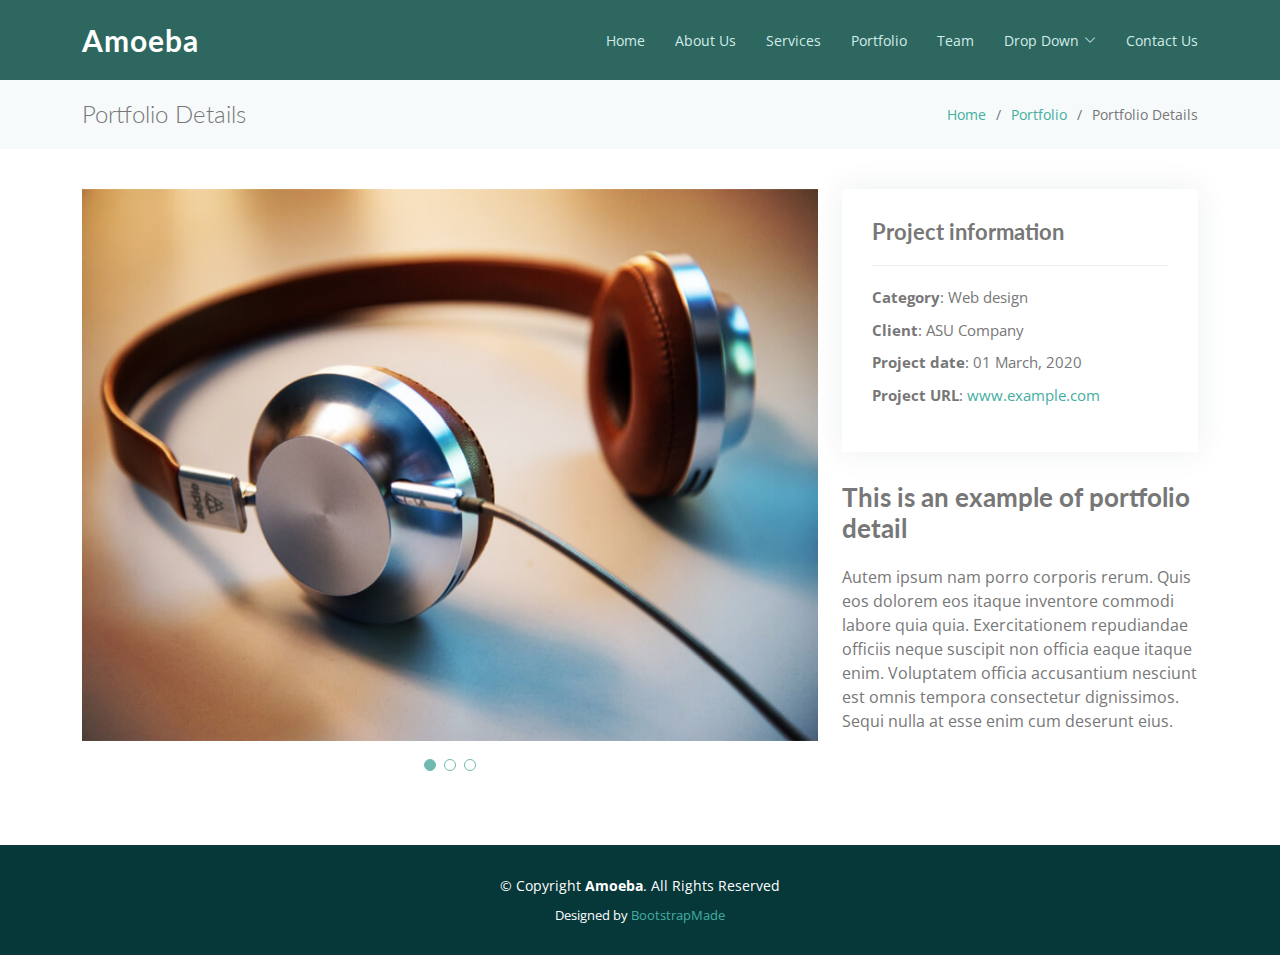
==== portfolio-details.html @ 5529a3f2 "first commit" ====
<!DOCTYPE html>
<html lang="en">

<head>
  <meta charset="utf-8">
  <meta content="width=device-width, initial-scale=1.0" name="viewport">

  <title>Portfolio Details - Amoeba Bootstrap Template</title>
  <meta content="" name="description">
  <meta content="" name="keywords">

  <!-- Favicons -->
  <link href="assets/img/favicon.png" rel="icon">
  <link href="assets/img/apple-touch-icon.png" rel="apple-touch-icon">

  <!-- Google Fonts -->
  <link href="https://fonts.googleapis.com/css?family=Open+Sans:300,300i,400,400i,600,600i,700,700i|Lato:400,300,700,900" rel="stylesheet">

  <!-- Vendor CSS Files -->
  <link href="assets/vendor/bootstrap/css/bootstrap.min.css" rel="stylesheet">
  <link href="assets/vendor/bootstrap-icons/bootstrap-icons.css" rel="stylesheet">
  <link href="assets/vendor/glightbox/css/glightbox.min.css" rel="stylesheet">
  <link href="assets/vendor/swiper/swiper-bundle.min.css" rel="stylesheet">

  <!-- Template Main CSS File -->
  <link href="assets/css/style.css" rel="stylesheet">

  <!-- =======================================================
  * Template Name: Amoeba
  * Template URL: https://bootstrapmade.com/free-one-page-bootstrap-template-amoeba/
  * Updated: Mar 17 2024 with Bootstrap v5.3.3
  * Author: BootstrapMade.com
  * License: https://bootstrapmade.com/license/
  ======================================================== -->
</head>

<body>

  <!-- ======= Header ======= -->
  <header id="header" class="fixed-top d-flex align-items-center">
    <div class="container d-flex align-items-center">

      <div class="logo me-auto">
        <h1><a href="index.html">Amoeba</a></h1>
        <!-- Uncomment below if you prefer to use an image logo -->
        <!-- <a href="index.html"><img src="assets/img/logo.png" alt="" class="img-fluid"></a>-->
      </div>

      <nav id="navbar" class="navbar">
        <ul>
          <li><a class="nav-link scrollto " href="#hero">Home</a></li>
          <li><a class="nav-link scrollto" href="#about">About Us</a></li>
          <li><a class="nav-link scrollto" href="#services">Services</a></li>
          <li><a class="nav-link scrollto" href="#portfolio">Portfolio</a></li>
          <li><a class="nav-link scrollto" href="#team">Team</a></li>
          <li class="dropdown"><a href="#"><span>Drop Down</span> <i class="bi bi-chevron-down"></i></a>
            <ul>
              <li><a href="#">Drop Down 1</a></li>
              <li class="dropdown"><a href="#"><span>Deep Drop Down</span> <i class="bi bi-chevron-right"></i></a>
                <ul>
                  <li><a href="#">Deep Drop Down 1</a></li>
                  <li><a href="#">Deep Drop Down 2</a></li>
                  <li><a href="#">Deep Drop Down 3</a></li>
                  <li><a href="#">Deep Drop Down 4</a></li>
                  <li><a href="#">Deep Drop Down 5</a></li>
                </ul>
              </li>
              <li><a href="#">Drop Down 2</a></li>
              <li><a href="#">Drop Down 3</a></li>
              <li><a href="#">Drop Down 4</a></li>
            </ul>
          </li>
          <li><a class="nav-link scrollto" href="#contact">Contact Us</a></li>
        </ul>
        <i class="bi bi-list mobile-nav-toggle"></i>
      </nav><!-- .navbar -->

    </div>
  </header><!-- End #header -->

  <main id="main">

    <!-- ======= Breadcrumbs ======= -->
    <section class="breadcrumbs">
      <div class="container">

        <div class="d-flex justify-content-between align-items-center">
          <h2>Portfolio Details</h2>
          <ol>
            <li><a href="index.html">Home</a></li>
            <li><a href="portfolio.html">Portfolio</a></li>
            <li>Portfolio Details</li>
          </ol>
        </div>

      </div>
    </section><!-- Breadcrumbs -->

    <!-- ======= Portfolio Details Section ======= -->
    <section id="portfolio-details" class="portfolio-details">
      <div class="container">

        <div class="row gy-4">

          <div class="col-lg-8">
            <div class="portfolio-details-slider swiper">
              <div class="swiper-wrapper align-items-center">

                <div class="swiper-slide">
                  <img src="assets/img/portfolio/portfolio-1.jpg" alt="">
                </div>

                <div class="swiper-slide">
                  <img src="assets/img/portfolio/portfolio-2.jpg" alt="">
                </div>

                <div class="swiper-slide">
                  <img src="assets/img/portfolio/portfolio-3.jpg" alt="">
                </div>

              </div>
              <div class="swiper-pagination"></div>
            </div>
          </div>

          <div class="col-lg-4">
            <div class="portfolio-info">
              <h3>Project information</h3>
              <ul>
                <li><strong>Category</strong>: Web design</li>
                <li><strong>Client</strong>: ASU Company</li>
                <li><strong>Project date</strong>: 01 March, 2020</li>
                <li><strong>Project URL</strong>: <a href="#">www.example.com</a></li>
              </ul>
            </div>
            <div class="portfolio-description">
              <h2>This is an example of portfolio detail</h2>
              <p>
                Autem ipsum nam porro corporis rerum. Quis eos dolorem eos itaque inventore commodi labore quia quia. Exercitationem repudiandae officiis neque suscipit non officia eaque itaque enim. Voluptatem officia accusantium nesciunt est omnis tempora consectetur dignissimos. Sequi nulla at esse enim cum deserunt eius.
              </p>
            </div>
          </div>

        </div>

      </div>
    </section><!-- End Portfolio Details Section -->

  </main><!-- End #main -->

  <!-- ======= Footer ======= -->
  <footer id="footer">
    <div class="container">
      <div class="copyright">
        &copy; Copyright <strong><span>Amoeba</span></strong>. All Rights Reserved
      </div>
      <div class="credits">
        <!-- All the links in the footer should remain intact. -->
        <!-- You can delete the links only if you purchased the pro version. -->
        <!-- Licensing information: https://bootstrapmade.com/license/ -->
        <!-- Purchase the pro version with working PHP/AJAX contact form: https://bootstrapmade.com/free-one-page-bootstrap-template-amoeba/ -->
        Designed by <a href="https://bootstrapmade.com/">BootstrapMade</a>
      </div>
    </div>
  </footer><!-- End #footer -->

  <a href="#" class="back-to-top d-flex align-items-center justify-content-center"><i class="bi bi-arrow-up-short"></i></a>

  <!-- Vendor JS Files -->
  <script src="assets/vendor/bootstrap/js/bootstrap.bundle.min.js"></script>
  <script src="assets/vendor/glightbox/js/glightbox.min.js"></script>
  <script src="assets/vendor/isotope-layout/isotope.pkgd.min.js"></script>
  <script src="assets/vendor/swiper/swiper-bundle.min.js"></script>
  <script src="assets/vendor/php-email-form/validate.js"></script>

  <!-- Template Main JS File -->
  <script src="assets/js/main.js"></script>

</body>

</html>
---- assets/css/style.css ----
/**
* Template Name: Amoeba
* Template URL: https://bootstrapmade.com/free-one-page-bootstrap-template-amoeba/
* Updated: Mar 17 2024 with Bootstrap v5.3.3
* Author: BootstrapMade.com
* License: https://bootstrapmade.com/license/
*/

/*--------------------------------------------------------------
# General
--------------------------------------------------------------*/
body {
  font-family: "Open Sans", sans-serif;
  color: #777;
}

a {
  text-decoration: none;
  color: #43aea0;
}

a:hover {
  color: #00d3b8;
  text-decoration: none;
}

h1,
h2,
h3,
h4,
h5,
h6,
.font-primary {
  font-family: "Lato", sans-serif;
}

/*--------------------------------------------------------------
# Sections General
--------------------------------------------------------------*/
section {
  padding: 60px 0;
}

.section-bg {
  background-color: #f2f9f8;
}

.section-title {
  text-align: center;
  padding-bottom: 30px;
}

.section-title h2 {
  font-size: 32px;
  font-weight: 300;
  margin-bottom: 20px;
  padding-bottom: 0;
  color: #555;
}

.section-title p {
  margin-bottom: 0;
}

/*--------------------------------------------------------------
# Breadcrumbs
--------------------------------------------------------------*/
.breadcrumbs {
  padding: 20px 0;
  background-color: #f6fafa;
  min-height: 40px;
  margin-top: 80px;
}

.breadcrumbs h2 {
  font-size: 24px;
  font-weight: 300;
  margin: 0;
}

@media (max-width: 992px) {
  .breadcrumbs h2 {
    margin: 0 0 10px 0;
  }
}

.breadcrumbs ol {
  display: flex;
  flex-wrap: wrap;
  list-style: none;
  padding: 0;
  margin: 0;
  font-size: 14px;
}

.breadcrumbs ol li+li {
  padding-left: 10px;
}

.breadcrumbs ol li+li::before {
  display: inline-block;
  padding-right: 10px;
  color: #6c757d;
  content: "/";
}

@media (max-width: 768px) {
  .breadcrumbs .d-flex {
    display: block !important;
  }

  .breadcrumbs ol {
    display: block;
  }

  .breadcrumbs ol li {
    display: inline-block;
  }
}

/*--------------------------------------------------------------
# Back to top button
--------------------------------------------------------------*/
.back-to-top {
  position: fixed;
  visibility: hidden;
  opacity: 0;
  right: 15px;
  bottom: 15px;
  z-index: 99999;
  background: #70b9b0;
  width: 40px;
  height: 40px;
  border-radius: 4px;
  transition: all 0.4s;
}

.back-to-top i {
  font-size: 24px;
  color: #fff;
  line-height: 0;
}

.back-to-top:hover {
  background: #8bc6bf;
  color: #fff;
}

.back-to-top.active {
  visibility: visible;
  opacity: 1;
}

/*--------------------------------------------------------------
# Header
--------------------------------------------------------------*/
#header {
  height: 80px;
  z-index: 997;
  transition: all 0.5s;
  background: #2d6760;
}

#header.header-scrolled {
  background: #1d443f;
  height: 60px;
}

#header .logo h1 {
  font-size: 30px;
  margin: 0;
  padding: 0;
  line-height: 0;
  font-weight: 700;
  letter-spacing: 1px;
}

#header .logo h1 a,
#header .logo h1 a:hover {
  color: #fff;
  text-decoration: none;
  line-height: 0;
}

#header .logo img {
  padding: 0;
  margin: 0;
  max-height: 40px;
}

#main {
  margin-top: 80px;
}

/*--------------------------------------------------------------
# Navigation Menu
--------------------------------------------------------------*/
/**
* Desktop Navigation 
*/
.navbar {
  padding: 0;
}

.navbar ul {
  margin: 0;
  padding: 0;
  display: flex;
  list-style: none;
  align-items: center;
}

.navbar li {
  position: relative;
}

.navbar a,
.navbar a:focus {
  display: flex;
  align-items: center;
  justify-content: space-between;
  padding: 10px 0 10px 30px;
  font-family: "Open Sans", sans-serif;
  font-size: 14px;
  color: #d2ece9;
  white-space: nowrap;
  transition: 0.3s;
}

.navbar a i,
.navbar a:focus i {
  font-size: 12px;
  line-height: 0;
  margin-left: 5px;
}

.navbar a:hover,
.navbar .active,
.navbar .active:focus,
.navbar li:hover>a {
  color: #fff;
}

.navbar .dropdown ul {
  display: block;
  position: absolute;
  left: 14px;
  top: calc(100% + 30px);
  margin: 0;
  padding: 10px 0;
  z-index: 99;
  opacity: 0;
  visibility: hidden;
  background: #fff;
  box-shadow: 0px 0px 30px rgba(127, 137, 161, 0.25);
  transition: 0.3s;
}

.navbar .dropdown ul li {
  min-width: 200px;
}

.navbar .dropdown ul a {
  padding: 10px 20px;
  text-transform: none;
  font-size: 14px;
  font-weight: 500;
  color: #25564f;
}

.navbar .dropdown ul a i {
  font-size: 12px;
}

.navbar .dropdown ul a:hover,
.navbar .dropdown ul .active:hover,
.navbar .dropdown ul li:hover>a {
  color: #70b9b0;
}

.navbar .dropdown:hover>ul {
  opacity: 1;
  top: 100%;
  visibility: visible;
}

.navbar .dropdown .dropdown ul {
  top: 0;
  left: calc(100% - 30px);
  visibility: hidden;
}

.navbar .dropdown .dropdown:hover>ul {
  opacity: 1;
  top: 0;
  left: 100%;
  visibility: visible;
}

@media (max-width: 1366px) {
  .navbar .dropdown .dropdown ul {
    left: -90%;
  }

  .navbar .dropdown .dropdown:hover>ul {
    left: -100%;
  }
}

/**
* Mobile Navigation 
*/
.mobile-nav-toggle {
  color: #fff;
  font-size: 28px;
  cursor: pointer;
  display: none;
  line-height: 0;
  transition: 0.5s;
}

@media (max-width: 991px) {
  .mobile-nav-toggle {
    display: block;
  }

  .navbar ul {
    display: none;
  }
}

.navbar-mobile {
  position: fixed;
  overflow: hidden;
  top: 0;
  right: 0;
  left: 0;
  bottom: 0;
  background: rgba(7, 56, 57, 0.9);
  transition: 0.3s;
}

.navbar-mobile .mobile-nav-toggle {
  position: absolute;
  top: 15px;
  right: 15px;
}

.navbar-mobile ul {
  display: block;
  position: absolute;
  top: 55px;
  right: 15px;
  bottom: 15px;
  left: 15px;
  padding: 10px 0;
  background-color: #fff;
  overflow-y: auto;
  transition: 0.3s;
}

.navbar-mobile a,
.navbar-mobile a:focus {
  padding: 10px 20px;
  font-size: 15px;
  color: #073839;
}

.navbar-mobile a:hover,
.navbar-mobile .active,
.navbar-mobile li:hover>a {
  color: #70b9b0;
}

.navbar-mobile .getstarted,
.navbar-mobile .getstarted:focus {
  margin: 15px;
}

.navbar-mobile .dropdown ul {
  position: static;
  display: none;
  margin: 10px 20px;
  padding: 10px 0;
  z-index: 99;
  opacity: 1;
  visibility: visible;
  background: #fff;
  box-shadow: 0px 0px 30px rgba(127, 137, 161, 0.25);
}

.navbar-mobile .dropdown ul li {
  min-width: 200px;
}

.navbar-mobile .dropdown ul a {
  padding: 10px 20px;
}

.navbar-mobile .dropdown ul a i {
  font-size: 12px;
}

.navbar-mobile .dropdown ul a:hover,
.navbar-mobile .dropdown ul .active:hover,
.navbar-mobile .dropdown ul li:hover>a {
  color: #70b9b0;
}

.navbar-mobile .dropdown>.dropdown-active {
  display: block;
}

/*--------------------------------------------------------------
# Hero Section
--------------------------------------------------------------*/
#hero {
  width: 100%;
  height: 75vh;
  background: url("../img/hero-background.jpg") top center;
  background-size: cover;
  position: relative;
  margin-bottom: -80px;
}

#hero:before {
  content: "";
  background: rgba(112, 185, 176, 0.85);
  position: absolute;
  bottom: 0;
  top: 0;
  left: 0;
  right: 0;
}

#hero .hero-container {
  position: absolute;
  bottom: 0;
  top: 0;
  left: 0;
  right: 0;
  display: flex;
  padding-top: 80px;
  justify-content: center;
  align-items: center;
  flex-direction: column;
  text-align: center;
}

#hero h1 {
  margin: 0 0 10px 0;
  font-size: 48px;
  font-weight: 300;
  line-height: 56px;
  color: #fff;
}

#hero h2 {
  color: #eee;
  margin-bottom: 50px;
  font-size: 20px;
  font-weight: 300;
}

#hero .btn-get-started {
  font-family: "Lato", sans-serif;
  font-weight: 400;
  font-size: 16px;
  letter-spacing: 1px;
  display: inline-block;
  padding: 8px 28px 10px 28px;
  border-radius: 50px;
  transition: 0.5s;
  border: 1px solid #fff;
  color: #fff;
}

#hero .btn-get-started:hover {
  background: #fff;
  color: #70b9b0;
  border: 1px solid #70b9b0;
}

@media (min-width: 1024px) {
  #hero {
    background-attachment: fixed;
  }
}

@media (max-width: 768px) {
  #hero h1 {
    font-size: 28px;
    line-height: 36px;
  }

  #hero h2 {
    font-size: 18px;
    line-height: 24px;
    margin-bottom: 30px;
  }
}

/*--------------------------------------------------------------
# About Us
--------------------------------------------------------------*/
.about h3 {
  font-weight: 400;
  font-size: 26px;
}

.about ul {
  list-style: none;
  padding: 0;
}

.about ul li {
  padding-bottom: 10px;
}

.about ul i {
  font-size: 22px;
  padding-right: 4px;
  color: #70b9b0;
  line-height: 0;
}

.about p:last-child {
  margin-bottom: 0;
}

/*--------------------------------------------------------------
# Services
--------------------------------------------------------------*/
.services .icon-box {
  margin-bottom: 20px;
  text-align: center;
}

.services .icon {
  display: flex;
  justify-content: center;
  margin-bottom: 15px;
}

.services .icon i {
  color: #70b9b0;
  font-size: 42px;
}

.services .title {
  font-weight: 700;
  margin-bottom: 15px;
  font-size: 18px;
  text-transform: uppercase;
}

.services .title a {
  color: #343a40;
  transition: 0.3s;
}

.services .icon-box:hover .title a {
  color: #70b9b0;
}

.services .description {
  line-height: 24px;
  font-size: 14px;
}

/*--------------------------------------------------------------
# Call To Action
--------------------------------------------------------------*/
.call-to-action {
  background: linear-gradient(rgba(1, 41, 42, 0.5), rgba(7, 56, 57, 0.5)), url("../img/call-to-action-bg.jpg") fixed center center;
  background-size: cover;
  padding: 60px 0;
}

.call-to-action h3 {
  color: #fff;
  font-size: 28px;
  font-weight: 700;
}

.call-to-action p {
  color: #fff;
}

.call-to-action .cta-btn {
  font-family: "Lato", sans-serif;
  font-weight: 400;
  font-size: 16px;
  letter-spacing: 1px;
  display: inline-block;
  padding: 6px 28px 10px 28px;
  border-radius: 25px;
  transition: 0.5s;
  margin-top: 10px;
  border: 2px solid #fff;
  color: #fff;
}

.call-to-action .cta-btn:hover {
  background: #70b9b0;
  border: 2px solid #70b9b0;
}

/*--------------------------------------------------------------
# Our Portfolio
--------------------------------------------------------------*/
.portfolio {
  padding: 60px 0;
}

.portfolio #portfolio-flters {
  padding: 0;
  margin: 0 0 35px 0;
  list-style: none;
  text-align: center;
}

.portfolio #portfolio-flters li {
  cursor: pointer;
  margin: 0 15px 15px 0;
  display: inline-block;
  padding: 10px 20px;
  font-size: 12px;
  line-height: 20px;
  color: #777;
  border-radius: 4px;
  text-transform: uppercase;
  background: white;
  margin-bottom: 5px;
  transition: all 0.3s ease-in-out;
}

.portfolio #portfolio-flters li:hover,
.portfolio #portfolio-flters li.filter-active {
  background: #70b9b0;
  color: #fff;
}

.portfolio #portfolio-flters li:last-child {
  margin-right: 0;
}

.portfolio .portfolio-wrap {
  background: #073839;
  overflow: hidden;
  min-height: 200px;
  position: relative;
  border-radius: 4px;
  margin: 0 0 30px 0;
}

.portfolio .portfolio-wrap img {
  transition: all 0.3s ease-in-out;
}

.portfolio .portfolio-wrap .portfolio-info {
  opacity: 0;
  position: absolute;
  transition: all 0.3s linear;
  text-align: center;
  top: 10%;
  left: 0;
  right: 0;
}

.portfolio .portfolio-wrap .portfolio-info h3 {
  font-size: 22px;
}

.portfolio .portfolio-wrap .portfolio-info h3 a {
  color: #fff;
  font-weight: bold;
}

.portfolio .portfolio-wrap .portfolio-info a i {
  color: #fff;
  font-size: 24px;
  transition: 0.3s;
  margin: 4px;
}

.portfolio .portfolio-wrap .portfolio-info a i:hover {
  color: #70b9b0;
}

.portfolio .portfolio-wrap:hover img {
  opacity: 0.4;
  transform: scale(1.1);
}

.portfolio .portfolio-wrap:hover .portfolio-info {
  opacity: 1;
  top: calc(50% - 30px);
}

/*--------------------------------------------------------------
# Portfolio Details
--------------------------------------------------------------*/
.portfolio-details {
  padding-top: 40px;
}

.portfolio-details .portfolio-details-slider img {
  width: 100%;
}

.portfolio-details .portfolio-details-slider .swiper-pagination {
  margin-top: 20px;
  position: relative;
}

.portfolio-details .portfolio-details-slider .swiper-pagination .swiper-pagination-bullet {
  width: 12px;
  height: 12px;
  background-color: #fff;
  opacity: 1;
  border: 1px solid #70b9b0;
}

.portfolio-details .portfolio-details-slider .swiper-pagination .swiper-pagination-bullet-active {
  background-color: #70b9b0;
}

.portfolio-details .portfolio-info {
  padding: 30px;
  box-shadow: 0px 0 30px rgba(7, 56, 57, 0.08);
}

.portfolio-details .portfolio-info h3 {
  font-size: 22px;
  font-weight: 700;
  margin-bottom: 20px;
  padding-bottom: 20px;
  border-bottom: 1px solid #eee;
}

.portfolio-details .portfolio-info ul {
  list-style: none;
  padding: 0;
  font-size: 15px;
}

.portfolio-details .portfolio-info ul li+li {
  margin-top: 10px;
}

.portfolio-details .portfolio-description {
  padding-top: 30px;
}

.portfolio-details .portfolio-description h2 {
  font-size: 26px;
  font-weight: 700;
  margin-bottom: 20px;
}

.portfolio-details .portfolio-description p {
  padding: 0;
}

/*--------------------------------------------------------------
# Frequently Asked Questions
--------------------------------------------------------------*/
.faq {
  padding: 60px 0;
}

.faq .faq-list {
  padding: 0;
  list-style: none;
}

.faq .faq-list li {
  border-bottom: 1px solid #deefed;
  margin-bottom: 20px;
  padding-bottom: 20px;
}

.faq .faq-list .question {
  display: block;
  position: relative;
  font-family: "Lato", sans-serif;
  font-size: 18px;
  line-height: 24px;
  font-weight: 400;
  padding-left: 25px;
  cursor: pointer;
  color: #51a59b;
  transition: 0.3s;
}

.faq .faq-list i {
  font-size: 16px;
  position: absolute;
  left: 0;
  top: -2px;
}

.faq .faq-list p {
  margin-bottom: 0;
  padding: 10px 0 0 25px;
}

.faq .faq-list .icon-show {
  display: none;
}

.faq .faq-list .collapsed {
  color: #343a40;
}

.faq .faq-list .collapsed:hover {
  color: #70b9b0;
}

.faq .faq-list .collapsed .icon-show {
  display: inline-block;
  transition: 0.6s;
}

.faq .faq-list .collapsed .icon-close {
  display: none;
  transition: 0.6s;
}

/*--------------------------------------------------------------
# Our Team
--------------------------------------------------------------*/
.team .member {
  text-align: center;
  box-shadow: 0px 0px 12px 0px rgba(0, 0, 0, 0.1);
  padding: 30px 20px;
  background: #fff;
}

.team .member img {
  max-width: 60%;
  border-radius: 50%;
  margin: 0 0 30px 0;
}

.team .member h4 {
  font-weight: 700;
  margin-bottom: 2px;
  font-size: 18px;
}

.team .member span {
  font-style: italic;
  display: block;
  font-size: 13px;
}

.team .member p {
  padding-top: 10px;
  font-size: 14px;
  font-style: italic;
  color: #aaaaaa;
}

.team .member .social {
  margin-top: 15px;
}

.team .member .social a {
  color: #92cac3;
  transition: 0.3s;
}

.team .member .social a:hover {
  color: #3c8b81;
}

.team .member .social i {
  font-size: 18px;
  margin: 0 2px;
}

/*--------------------------------------------------------------
# Contact Us
--------------------------------------------------------------*/
.contact .contact-about h3 {
  font-size: 36px;
  margin: 0 0 10px 0;
  padding: 0;
  line-height: 1;
  font-weight: 500;
  letter-spacing: 1px;
  color: #70b9b0;
}

.contact .contact-about p {
  font-size: 14px;
  line-height: 24px;
  font-family: "Lato", sans-serif;
  color: #888;
}

.contact .social-links {
  padding-bottom: 20px;
}

.contact .social-links a {
  display: inline-flex;
  align-items: center;
  justify-content: center;
  font-size: 16px;
  background: #fff;
  color: #70b9b0;
  line-height: 0;
  margin-right: 4px;
  border-radius: 50%;
  width: 36px;
  height: 36px;
  transition: 0.3s;
  border: 1px solid #70b9b0;
}

.contact .social-links a:hover {
  background: #70b9b0;
  color: #fff;
}

.contact .info {
  color: #777;
}

.contact .info i {
  font-size: 32px;
  color: #70b9b0;
  float: left;
  line-height: 1;
}

.contact .info p {
  padding: 0 0 10px 42px;
  line-height: 28px;
  font-size: 14px;
}

.contact .php-email-form .error-message {
  display: none;
  color: #fff;
  background: #ed3c0d;
  text-align: left;
  padding: 15px;
  font-weight: 600;
}

.contact .php-email-form .error-message br+br {
  margin-top: 25px;
}

.contact .php-email-form .sent-message {
  display: none;
  color: #fff;
  background: #18d26e;
  text-align: center;
  padding: 15px;
  font-weight: 600;
}

.contact .php-email-form .loading {
  display: none;
  background: #fff;
  text-align: center;
  padding: 15px;
}

.contact .php-email-form .loading:before {
  content: "";
  display: inline-block;
  border-radius: 50%;
  width: 24px;
  height: 24px;
  margin: 0 10px -6px 0;
  border: 3px solid #18d26e;
  border-top-color: #eee;
  animation: animate-loading 1s linear infinite;
}

.contact .php-email-form input,
.contact .php-email-form textarea {
  border-radius: 0;
  box-shadow: none;
  font-size: 14px;
}

.contact .php-email-form button[type=submit] {
  background: #70b9b0;
  border: 0;
  padding: 10px 24px;
  color: #fff;
  transition: 0.4s;
}

.contact .php-email-form button[type=submit]:hover {
  background: #92cac3;
}

@keyframes animate-loading {
  0% {
    transform: rotate(0deg);
  }

  100% {
    transform: rotate(360deg);
  }
}

/*--------------------------------------------------------------
# Map
--------------------------------------------------------------*/
.map {
  padding: 0;
  margin-bottom: -10px;
}

.map iframe {
  width: 100%;
  height: 380px;
}

/*--------------------------------------------------------------
# Footer
--------------------------------------------------------------*/
#footer {
  background: #073839;
  padding: 30px 0;
  color: #fff;
  font-size: 14px;
}

#footer .copyright {
  text-align: center;
}

#footer .credits {
  padding-top: 10px;
  text-align: center;
  font-size: 13px;
  color: #fff;
}
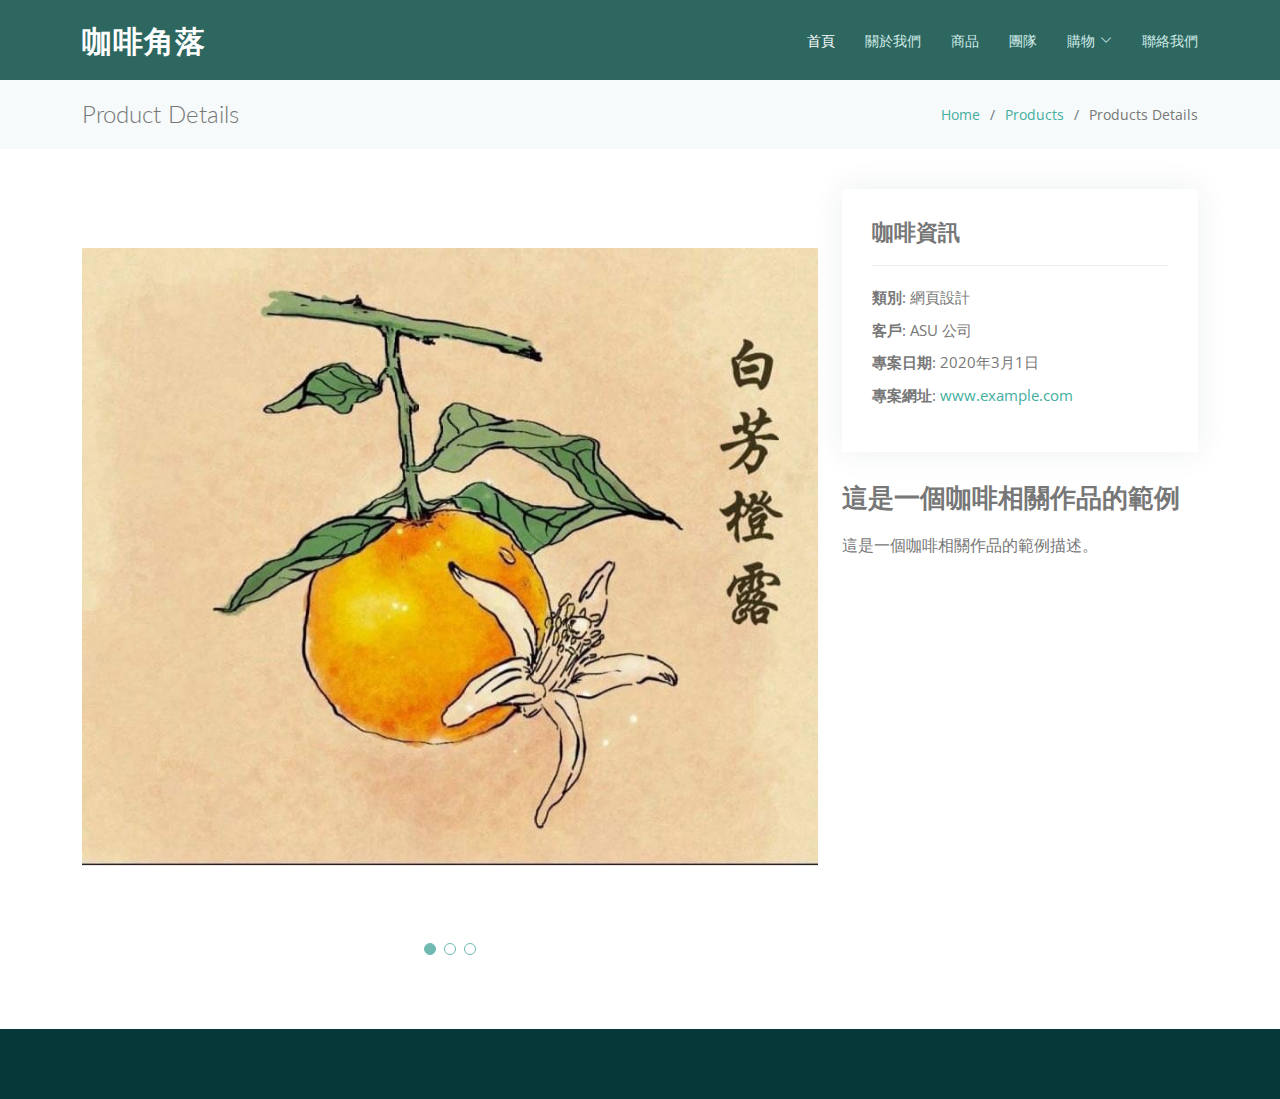
==== commit 6b1721df: "Add files via upload" ====
--- a/portfolio-details.html
+++ b/portfolio-details.html
@@ -5,13 +5,13 @@
   <meta charset="utf-8">
   <meta content="width=device-width, initial-scale=1.0" name="viewport">
 
-  <title>Portfolio Details - Amoeba Bootstrap Template</title>
+  <title>咖啡廳</title>
   <meta content="" name="description">
   <meta content="" name="keywords">
 
   <!-- Favicons -->
-  <link href="assets/img/favicon.png" rel="icon">
-  <link href="assets/img/apple-touch-icon.png" rel="apple-touch-icon">
+  <!--link href="assets/img/favicon.png" rel="icon">
+  <!--link href="assets/img/apple-touch-icon.png" rel="apple-touch-icon">
 
   <!-- Google Fonts -->
   <link href="https://fonts.googleapis.com/css?family=Open+Sans:300,300i,400,400i,600,600i,700,700i|Lato:400,300,700,900" rel="stylesheet">
@@ -24,14 +24,6 @@
 
   <!-- Template Main CSS File -->
   <link href="assets/css/style.css" rel="stylesheet">
-
-  <!-- =======================================================
-  * Template Name: Amoeba
-  * Template URL: https://bootstrapmade.com/free-one-page-bootstrap-template-amoeba/
-  * Updated: Mar 17 2024 with Bootstrap v5.3.3
-  * Author: BootstrapMade.com
-  * License: https://bootstrapmade.com/license/
-  ======================================================== -->
 </head>
 
 <body>
@@ -41,40 +33,29 @@
     <div class="container d-flex align-items-center">
 
       <div class="logo me-auto">
-        <h1><a href="index.html">Amoeba</a></h1>
+        <h1><a href="index.html">咖啡角落</a></h1>
         <!-- Uncomment below if you prefer to use an image logo -->
         <!-- <a href="index.html"><img src="assets/img/logo.png" alt="" class="img-fluid"></a>-->
       </div>
 
       <nav id="navbar" class="navbar">
         <ul>
-          <li><a class="nav-link scrollto " href="#hero">Home</a></li>
-          <li><a class="nav-link scrollto" href="#about">About Us</a></li>
-          <li><a class="nav-link scrollto" href="#services">Services</a></li>
-          <li><a class="nav-link scrollto" href="#portfolio">Portfolio</a></li>
-          <li><a class="nav-link scrollto" href="#team">Team</a></li>
-          <li class="dropdown"><a href="#"><span>Drop Down</span> <i class="bi bi-chevron-down"></i></a>
+          <li><a class="nav-link scrollto active" href="#hero">首頁</a></li>
+          <li><a class="nav-link scrollto" href="#about">關於我們</a></li>
+          <li><a class="nav-link scrollto" href="#portfolio">商品</a></li>
+          <li><a class="nav-link scrollto" href="#team">團隊</a></li>
+          <li class="dropdown"><a href="#"><span>購物</span> <i class="bi bi-chevron-down"></i></a> <!-- Change "Drop Down" to "Shop" -->
             <ul>
-              <li><a href="#">Drop Down 1</a></li>
-              <li class="dropdown"><a href="#"><span>Deep Drop Down</span> <i class="bi bi-chevron-right"></i></a>
-                <ul>
-                  <li><a href="#">Deep Drop Down 1</a></li>
-                  <li><a href="#">Deep Drop Down 2</a></li>
-                  <li><a href="#">Deep Drop Down 3</a></li>
-                  <li><a href="#">Deep Drop Down 4</a></li>
-                  <li><a href="#">Deep Drop Down 5</a></li>
-                </ul>
-              </li>
-              <li><a href="#">Drop Down 2</a></li>
-              <li><a href="#">Drop Down 3</a></li>
-              <li><a href="#">Drop Down 4</a></li>
+              <li><a href="#">咖啡豆</a></li>
+              <li><a href="#">咖啡器具</a></li>
+              <li><a href="#">配件</a></li>
             </ul>
           </li>
-          <li><a class="nav-link scrollto" href="#contact">Contact Us</a></li>
+          <li><a class="nav-link scrollto" href="#contact">聯絡我們</a></li>
         </ul>
         <i class="bi bi-list mobile-nav-toggle"></i>
       </nav><!-- .navbar -->
-
+  
     </div>
   </header><!-- End #header -->
 
@@ -85,11 +66,11 @@
       <div class="container">
 
         <div class="d-flex justify-content-between align-items-center">
-          <h2>Portfolio Details</h2>
+          <h2>Product Details</h2>
           <ol>
             <li><a href="index.html">Home</a></li>
-            <li><a href="portfolio.html">Portfolio</a></li>
-            <li>Portfolio Details</li>
+            <li><a href="portfolio.html">Products</a></li>
+            <li>Products Details</li>
           </ol>
         </div>
 
@@ -125,44 +106,33 @@
 
           <div class="col-lg-4">
             <div class="portfolio-info">
-              <h3>Project information</h3>
+              <h3>咖啡資訊</h3>
               <ul>
-                <li><strong>Category</strong>: Web design</li>
-                <li><strong>Client</strong>: ASU Company</li>
-                <li><strong>Project date</strong>: 01 March, 2020</li>
-                <li><strong>Project URL</strong>: <a href="#">www.example.com</a></li>
+                <li><strong>類別</strong>: 網頁設計</li>
+                <li><strong>客戶</strong>: ASU 公司</li>
+                <li><strong>專案日期</strong>: 2020年3月1日</li>
+                <li><strong>專案網址</strong>: <a href="#">www.example.com</a></li>
               </ul>
             </div>
             <div class="portfolio-description">
-              <h2>This is an example of portfolio detail</h2>
+              <h2>這是一個咖啡相關作品的範例</h2>
               <p>
-                Autem ipsum nam porro corporis rerum. Quis eos dolorem eos itaque inventore commodi labore quia quia. Exercitationem repudiandae officiis neque suscipit non officia eaque itaque enim. Voluptatem officia accusantium nesciunt est omnis tempora consectetur dignissimos. Sequi nulla at esse enim cum deserunt eius.
+                這是一個咖啡相關作品的範例描述。
               </p>
             </div>
           </div>
-
-        </div>
-
-      </div>
-    </section><!-- End Portfolio Details Section -->
+          
 
   </main><!-- End #main -->
 
   <!-- ======= Footer ======= -->
   <footer id="footer">
     <div class="container">
-      <div class="copyright">
-        &copy; Copyright <strong><span>Amoeba</span></strong>. All Rights Reserved
-      </div>
       <div class="credits">
-        <!-- All the links in the footer should remain intact. -->
-        <!-- You can delete the links only if you purchased the pro version. -->
-        <!-- Licensing information: https://bootstrapmade.com/license/ -->
-        <!-- Purchase the pro version with working PHP/AJAX contact form: https://bootstrapmade.com/free-one-page-bootstrap-template-amoeba/ -->
-        Designed by <a href="https://bootstrapmade.com/">BootstrapMade</a>
       </div>
     </div>
   </footer><!-- End #footer -->
+  
 
   <a href="#" class="back-to-top d-flex align-items-center justify-content-center"><i class="bi bi-arrow-up-short"></i></a>
 
